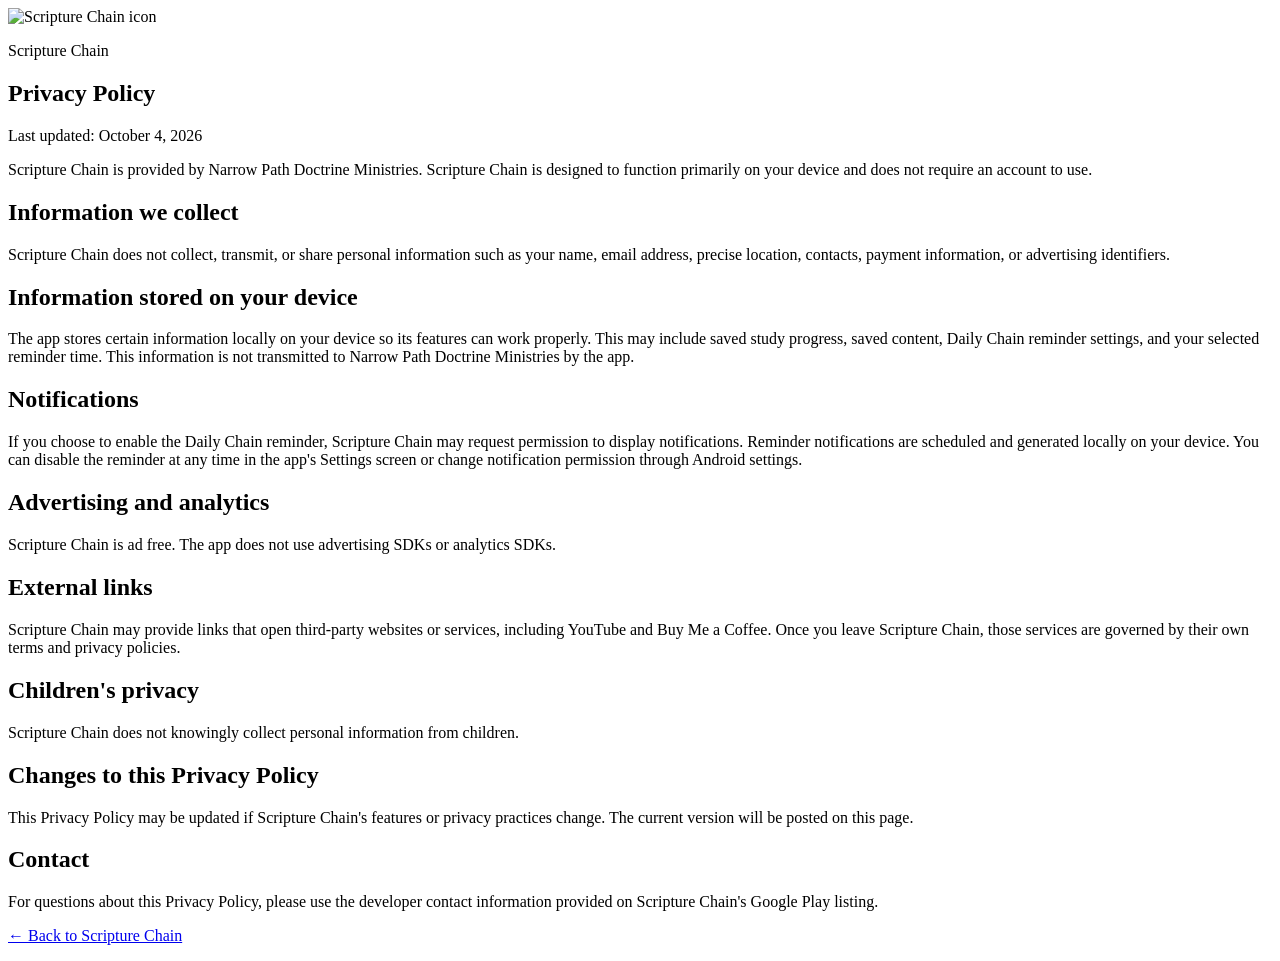
==== privacy-policy.html @ 97e8b9a0 "Add Scripture Chain privacy policy" ====
<!DOCTYPE html>
<html lang="en">
<head>
  <meta charset="utf-8">
  <meta name="viewport" content="width=device-width, initial-scale=1">
  <meta name="theme-color" content="#0f3d2e">
  <title>Privacy Policy — Scripture Chain</title>
  <link rel="stylesheet" href="styles.css">
</head>
<body>
  <main class="page">
    <section class="card hero small-hero">
      <img class="app-icon" src="scripture-chain-icon.png" alt="Scripture Chain icon">
      <p class="eyebrow">Scripture Chain</p>
      <h1>Privacy Policy</h1>
      <p class="lead">Last updated: October 4, 2026</p>
    </section>

    <section class="card policy">
      <p>Scripture Chain is provided by Narrow Path Doctrine Ministries. Scripture Chain is designed to function primarily on your device and does not require an account to use.</p>

      <h2>Information we collect</h2>
      <p>Scripture Chain does not collect, transmit, or share personal information such as your name, email address, precise location, contacts, payment information, or advertising identifiers.</p>

      <h2>Information stored on your device</h2>
      <p>The app stores certain information locally on your device so its features can work properly. This may include saved study progress, saved content, Daily Chain reminder settings, and your selected reminder time. This information is not transmitted to Narrow Path Doctrine Ministries by the app.</p>

      <h2>Notifications</h2>
      <p>If you choose to enable the Daily Chain reminder, Scripture Chain may request permission to display notifications. Reminder notifications are scheduled and generated locally on your device. You can disable the reminder at any time in the app's Settings screen or change notification permission through Android settings.</p>

      <h2>Advertising and analytics</h2>
      <p>Scripture Chain is ad free. The app does not use advertising SDKs or analytics SDKs.</p>

      <h2>External links</h2>
      <p>Scripture Chain may provide links that open third-party websites or services, including YouTube and Buy Me a Coffee. Once you leave Scripture Chain, those services are governed by their own terms and privacy policies.</p>

      <h2>Children's privacy</h2>
      <p>Scripture Chain does not knowingly collect personal information from children.</p>

      <h2>Changes to this Privacy Policy</h2>
      <p>This Privacy Policy may be updated if Scripture Chain's features or privacy practices change. The current version will be posted on this page.</p>

      <h2>Contact</h2>
      <p>For questions about this Privacy Policy, please use the developer contact information provided on Scripture Chain's Google Play listing.</p>
    </section>

    <p class="back-link"><a href="index.html">← Back to Scripture Chain</a></p>
  </main>
</body>
</html>
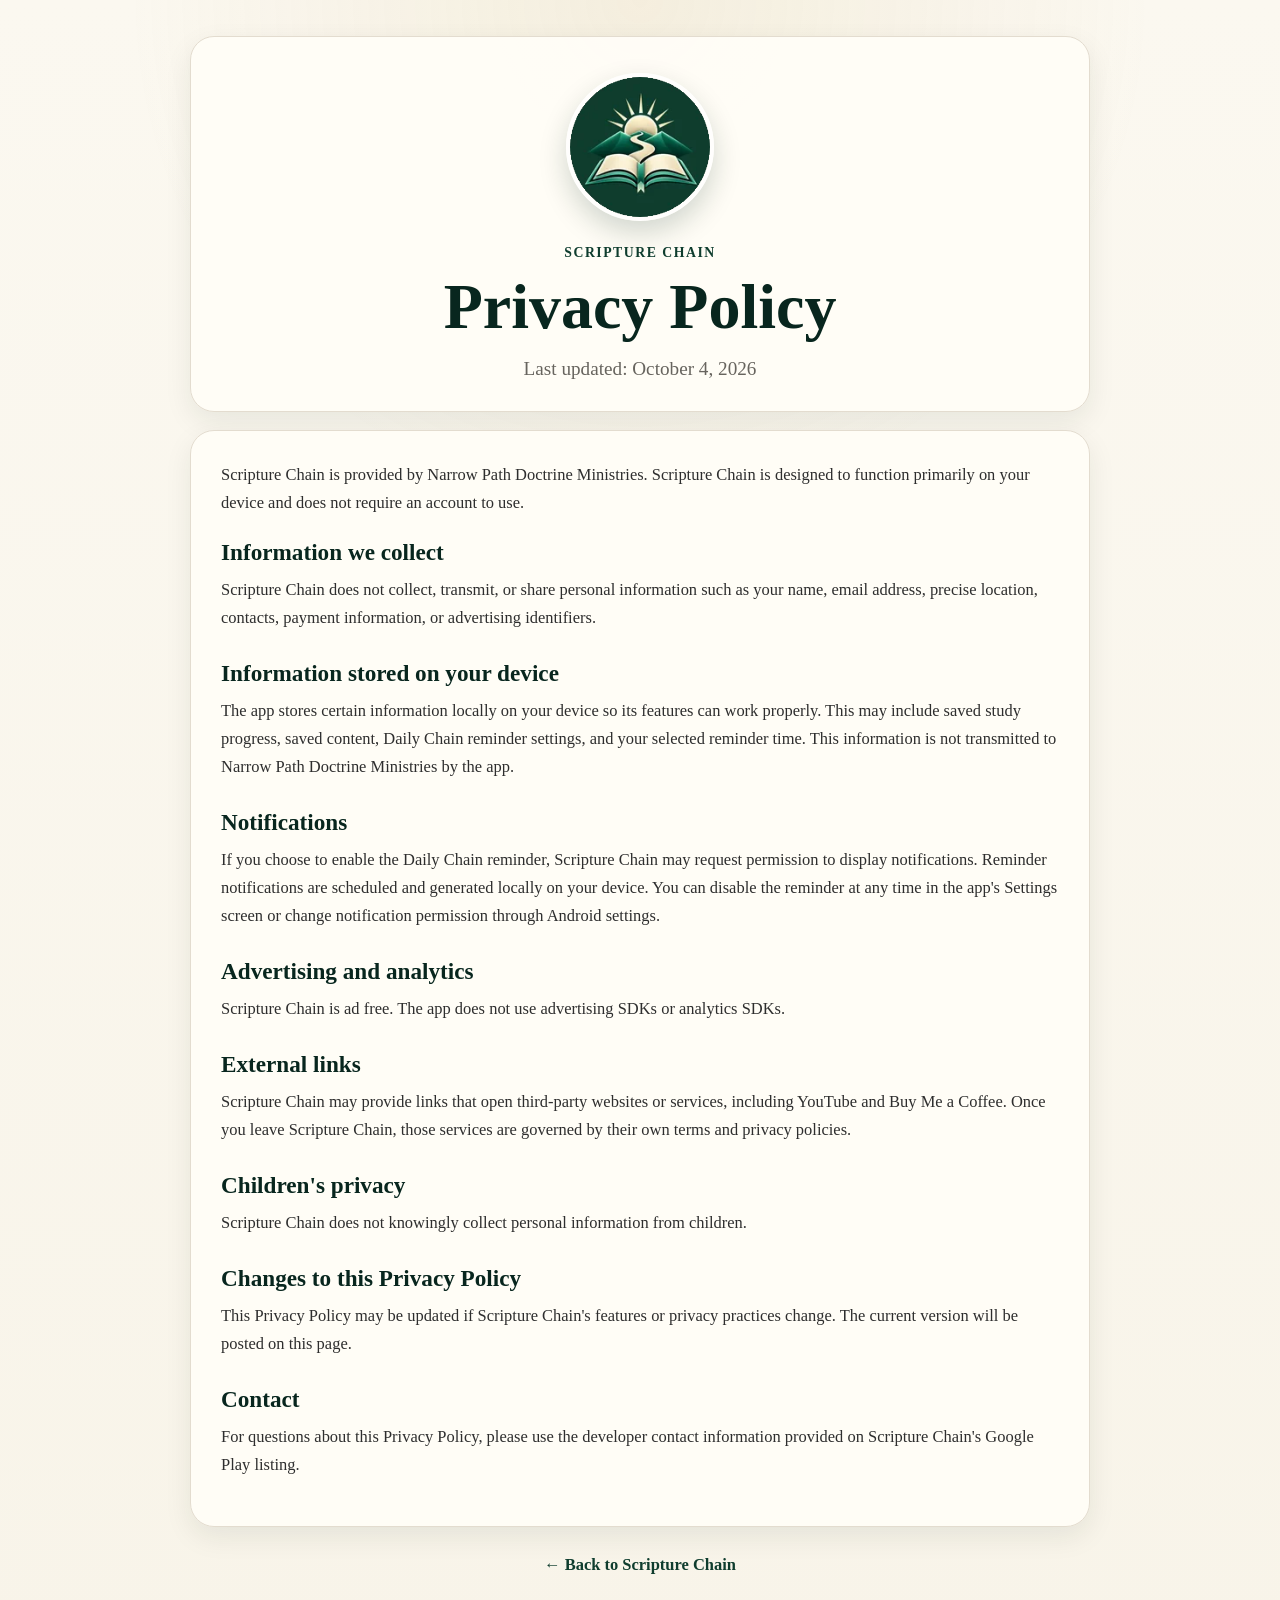
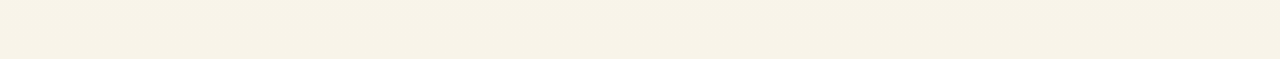
==== commit 7e25b69c: "Use rounded Scripture Chain icon on privacy policy" ====
--- a/privacy-policy.html
+++ b/privacy-policy.html
@@ -10,7 +10,7 @@
 <body>
   <main class="page">
     <section class="card hero small-hero">
-      <img class="app-icon" src="scripture-chain-icon.png" alt="Scripture Chain icon">
+      <img class="app-icon" src="scripture-chain-icon.webp" alt="Scripture Chain icon">
       <p class="eyebrow">Scripture Chain</p>
       <h1>Privacy Policy</h1>
       <p class="lead">Last updated: October 4, 2026</p>
--- a/styles.css
+++ b/styles.css
@@ -0,0 +1,165 @@
+:root {
+  --evergreen: #0f3d2e;
+  --evergreen-dark: #08261e;
+  --gold: #c9a962;
+  --parchment: #f8f4e9;
+  --soft: #fffdf7;
+  --ink: #2e2e2e;
+  --muted: #67645e;
+  --line: #e3dccf;
+}
+
+* { box-sizing: border-box; }
+
+html { background: var(--parchment); }
+
+body {
+  margin: 0;
+  font-family: Georgia, "Times New Roman", serif;
+  background:
+    radial-gradient(circle at top, rgba(201,169,98,.13), transparent 32rem),
+    linear-gradient(180deg, #fbf8f0 0%, var(--parchment) 100%);
+  color: var(--ink);
+  min-height: 100vh;
+}
+
+.page {
+  width: min(900px, calc(100% - 32px));
+  margin: 0 auto;
+  padding: 36px 0 64px;
+}
+
+.card {
+  background: rgba(255,253,247,.97);
+  border: 1px solid var(--line);
+  border-radius: 24px;
+  padding: 30px;
+  box-shadow: 0 10px 28px rgba(8,38,30,.08);
+  margin-bottom: 18px;
+}
+
+.hero {
+  text-align: center;
+  padding-top: 36px;
+  padding-bottom: 36px;
+}
+
+.small-hero { padding-bottom: 26px; }
+
+.app-icon {
+  width: 148px;
+  height: 148px;
+  object-fit: cover;
+  border-radius: 50%;
+  display: block;
+  margin: 0 auto 20px;
+  box-shadow: 0 12px 28px rgba(8,38,30,.18);
+  border: 4px solid rgba(255,255,255,.76);
+}
+
+.eyebrow {
+  margin: 0 0 10px;
+  color: var(--evergreen);
+  letter-spacing: .11em;
+  text-transform: uppercase;
+  font-size: .86rem;
+  font-weight: 700;
+}
+
+h1, h2 {
+  color: var(--evergreen-dark);
+  margin-top: 0;
+}
+
+h1 {
+  font-size: clamp(2.4rem, 7vw, 4rem);
+  line-height: 1.03;
+  margin-bottom: 14px;
+}
+
+h2 {
+  font-size: 1.45rem;
+  margin-bottom: 10px;
+}
+
+p, li {
+  font-size: 1.03rem;
+  line-height: 1.7;
+}
+
+.lead {
+  font-size: 1.2rem;
+  line-height: 1.6;
+  max-width: 680px;
+  margin: 0 auto;
+  color: var(--muted);
+}
+
+.actions { margin-top: 24px; }
+
+.button {
+  display: inline-block;
+  padding: 14px 24px;
+  border-radius: 999px;
+  background: var(--evergreen);
+  color: #fff;
+  text-decoration: none;
+  font-weight: 700;
+  box-shadow: 0 6px 16px rgba(8,38,30,.16);
+}
+
+.button:hover,
+.button:focus-visible {
+  background: var(--evergreen-dark);
+}
+
+ul {
+  padding-left: 22px;
+  margin-bottom: 0;
+}
+
+li { margin-bottom: 8px; }
+
+.policy h2 {
+  margin-top: 28px;
+}
+
+.policy h2:first-of-type { margin-top: 22px; }
+
+.policy p { margin-top: 0; }
+
+.back-link {
+  text-align: center;
+  margin-top: 24px;
+}
+
+.back-link a {
+  color: var(--evergreen);
+  text-decoration: none;
+  font-weight: 700;
+}
+
+.back-link a:hover,
+.back-link a:focus-visible {
+  text-decoration: underline;
+}
+
+@media (max-width: 640px) {
+  .page {
+    width: min(100% - 20px, 900px);
+    padding-top: 20px;
+    padding-bottom: 40px;
+  }
+
+  .card {
+    padding: 22px;
+    border-radius: 20px;
+  }
+
+  .hero { padding-top: 28px; }
+
+  .app-icon {
+    width: 120px;
+    height: 120px;
+  }
+}
